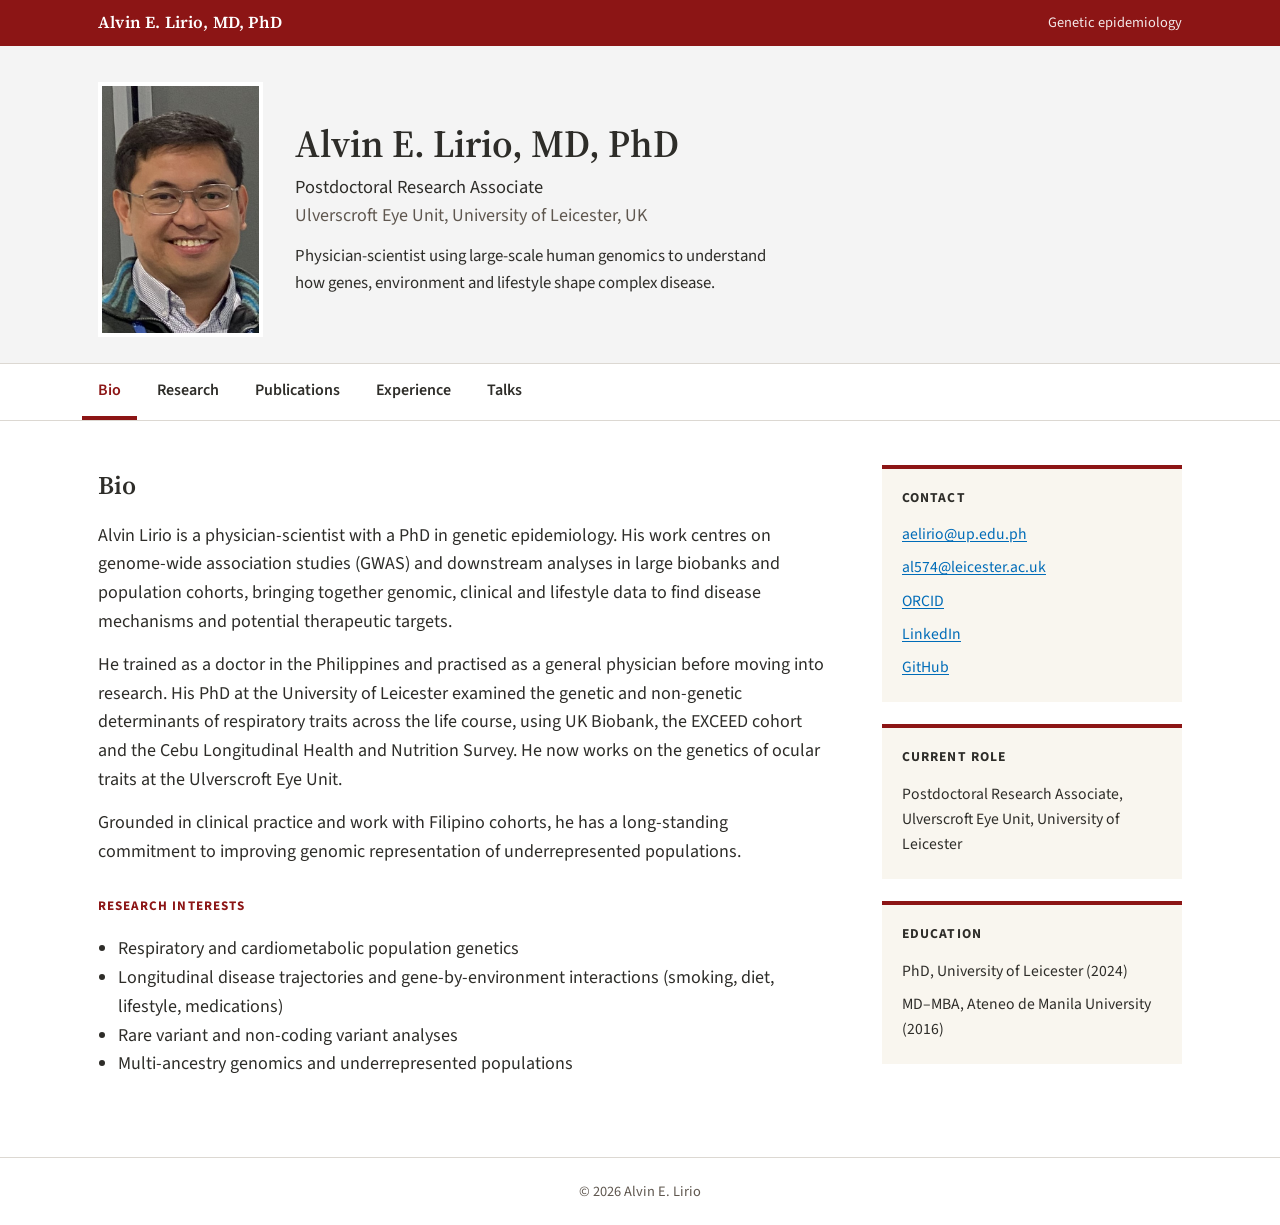
==== index.html @ c16a3bca "Add files via upload" ====
<!DOCTYPE html>
<html lang="en">
<head>
<meta charset="utf-8">
<meta name="viewport" content="width=device-width, initial-scale=1">
<title>Alvin E. Lirio, MD, PhD · Profile</title>
<meta name="description" content="Alvin E. Lirio, MD, PhD. Physician-scientist in genetic epidemiology: respiratory, cardiometabolic and ocular traits.">
<link rel="preconnect" href="https://fonts.googleapis.com">
<link rel="preconnect" href="https://fonts.gstatic.com" crossorigin>
<link href="https://fonts.googleapis.com/css2?family=Source+Sans+3:ital,wght@0,400;0,600;0,700;1,400&family=Source+Serif+4:opsz,wght@8..60,600&display=swap" rel="stylesheet">
<style>
:root{--red:#8c1515; --red-dark:#6f1010; --ink:#2e2d29; --muted:#5f574f; --line:#dcd8d2; --band:#f4f4f4; --fog:#f9f6ef}
*{box-sizing:border-box}
body{margin:0; font-family:"Source Sans 3",system-ui,-apple-system,"Segoe UI",sans-serif; color:var(--ink); background:#fff; font-size:18px; line-height:1.6}
a{color:#006cb8; text-underline-offset:2px}
a:hover{color:var(--red)}
.w{max-width:1140px; margin:0 auto; padding:0 28px}

.brandbar{background:var(--red); color:#fff}
.brandbar .w{height:46px; display:flex; align-items:center; justify-content:space-between}
.brandbar b{font-family:"Source Serif 4",Georgia,serif; font-weight:600; font-size:1.05rem; letter-spacing:.01em}
.brandbar span{font-size:.9rem; opacity:.9}

.head{background:var(--band); border-bottom:1px solid var(--line); padding:36px 0 0}
.head .w{display:flex; gap:32px; align-items:center}
.photo{flex:0 0 165px; width:165px; height:255px; background:#e3dfd8; border:4px solid #fff; display:flex; align-items:center; justify-content:center; font-family:"Source Serif 4",serif; font-size:3rem; color:var(--red); margin-bottom:26px; overflow:hidden}
.photo img{width:100%; height:100%; object-fit:cover; object-position:50% 0%}
.who{padding-bottom:26px}
.who h1{font-family:"Source Serif 4",Georgia,serif; font-weight:600; font-size:2.4rem; line-height:1.15; margin:0 0 6px}
.who .t1{font-size:1.15rem; margin:0}
.who .t2{color:var(--muted); margin:0 0 12px}
.who .blurb{font-size:1.05rem; max-width:62ch; margin:0}

.tabs{border-bottom:1px solid var(--line); background:#fff; position:sticky; top:0; z-index:2}
.tabs .w{display:flex; gap:4px; padding-left:12px; overflow-x:auto}
.tabs a{display:block; padding:14px 16px 12px; color:var(--ink); text-decoration:none; font-weight:600; font-size:1rem; border-bottom:4px solid transparent; white-space:nowrap}
.tabs a:hover{color:var(--red)}
.tabs a.on{border-bottom-color:var(--red); color:var(--red)}

.body{display:grid; grid-template-columns:1fr 300px; gap:56px; padding-top:44px; padding-bottom:60px}
.panel{display:block}
.js .panel{display:none}
.js .panel.on{display:block}
.panel h2{font-family:"Source Serif 4",Georgia,serif; font-weight:600; font-size:1.6rem; margin:0 0 16px}
.panel h3{font-size:1.1rem; margin:26px 0 6px; font-weight:700}
.panel p{margin:0 0 14px}
.panel ul{padding-left:20px}
.lbl{font-size:.82rem; font-weight:700; letter-spacing:.08em; text-transform:uppercase; color:var(--red); margin:30px 0 10px}

.item{padding:14px 0; border-bottom:1px solid var(--line)}
.item:last-child{border-bottom:none}
.item h3{margin:0 0 4px}
.item .meta{color:var(--muted); font-size:.95rem}
.pub{padding:12px 0; border-bottom:1px solid var(--line)}
.pub .ti{font-weight:600}
.pub .au, .pub .so{font-size:.97rem}
.pub .so i{color:var(--muted)}
.chip{display:inline-block; font-size:.78rem; font-weight:600; background:var(--fog); border:1px solid var(--line); color:var(--red); padding:0 7px; margin-left:6px; vertical-align:1px}
.row{display:grid; grid-template-columns:130px 1fr; gap:18px; padding:12px 0; border-bottom:1px solid var(--line)}
.row .when{color:var(--muted)}
.row .where{color:var(--muted); font-size:.96rem}

aside .card{border-top:4px solid var(--red); background:var(--fog); padding:18px 20px; margin-bottom:22px}
aside h4{margin:0 0 10px; font-size:.85rem; letter-spacing:.08em; text-transform:uppercase}
aside ul{list-style:none; padding:0; margin:0; font-size:.98rem}
aside li{padding:4px 0}
footer{border-top:1px solid var(--line); color:var(--muted); font-size:.9rem; padding:22px 0; text-align:center}

@media (max-width:880px){
  .head .w{flex-direction:column; align-items:flex-start; gap:16px}
  .photo{width:120px; height:185px; flex-basis:auto; margin-bottom:0; font-size:2.2rem}
  .who h1{font-size:1.9rem}
  .brandbar span{display:none}
  .tabs .w{padding-left:16px}
  .body{grid-template-columns:1fr; gap:24px}
  .row{grid-template-columns:1fr; gap:2px}
}
</style>
<script>document.documentElement.classList.add('js')</script>
</head>
<body>

<div class="brandbar"><div class="w"><b>Alvin E. Lirio, MD, PhD</b><span>Genetic epidemiology</span></div></div>

<header class="head">
  <div class="w">
    <div class="photo"><img src="photo.jpg" alt="Alvin Lirio"></div>
    <div class="who">
      <h1>Alvin E. Lirio, MD, PhD</h1>
      <p class="t1">Postdoctoral Research Associate</p>
      <p class="t2">Ulverscroft Eye Unit, University of Leicester, UK</p>
      <p class="blurb">Physician-scientist using large-scale human genomics to understand how genes, environment and lifestyle shape complex disease.</p>
    </div>
  </div>
</header>

<nav class="tabs" aria-label="Sections">
  <div class="w">
    <a href="#bio" class="on">Bio</a>
    <a href="#research">Research</a>
    <a href="#publications">Publications</a>
    <a href="#experience">Experience</a>
    <a href="#talks">Talks</a>
  </div>
</nav>

<div class="w body">
  <main>
    <section class="panel on" id="bio">
      <h2>Bio</h2>
      <p>Alvin Lirio is a physician-scientist with a PhD in genetic epidemiology. His work centres on genome-wide association studies (GWAS) and downstream analyses in large biobanks and population cohorts, bringing together genomic, clinical and lifestyle data to find disease mechanisms and potential therapeutic targets.</p>
      <p>He trained as a doctor in the Philippines and practised as a general physician before moving into research. His PhD at the University of Leicester examined the genetic and non-genetic determinants of respiratory traits across the life course, using UK Biobank, the EXCEED cohort and the Cebu Longitudinal Health and Nutrition Survey. He now works on the genetics of ocular traits at the Ulverscroft Eye Unit.</p>
      <p>Grounded in clinical practice and work with Filipino cohorts, he has a long-standing commitment to improving genomic representation of underrepresented populations.</p>
      <div class="lbl">Research interests</div>
      <ul>
        <li>Respiratory and cardiometabolic population genetics</li>
        <li>Longitudinal disease trajectories and gene-by-environment interactions (smoking, diet, lifestyle, medications)</li>
        <li>Rare variant and non-coding variant analyses</li>
        <li>Multi-ancestry genomics and underrepresented populations</li>
      </ul>
    </section>

    <section class="panel" id="research">
      <h2>Research and scholarship</h2>
      <div class="item"><h3>Longitudinal lung function decline in COPD</h3><p>A GWAS of FEV<sub>1</sub> decline in people with COPD in UK Biobank, using linked electronic health records and conditional linear mixed models to capture lung function trajectories.</p><div class="meta">ATS 2025 oral presentation · Manuscript under review</div></div>
      <div class="item"><h3>Preserved ratio impaired spirometry (PRISm)</h3><p>A genome-wide association study of PRISm, drawing on the EXCEED cohort, as part of his PhD.</p><div class="meta">European Respiratory Journal, 2023</div></div>
      <div class="item"><h3>Asthma genetics in a Filipino cohort</h3><p>A candidate-variant association study of self-reported asthma in mothers of the Cebu Longitudinal Health and Nutrition Survey, one of Southeast Asia's longest-running population cohorts.</p><div class="meta">BMC Genomic Data, 2026</div></div>
      <div class="item"><h3>Genetics of the fovea and photoreceptors</h3><p>Genome-scale analyses of retinal traits in UK Biobank, including foveal development and a GWAS of sub-foveal outer segment thickness in about 54,000 participants using OCT-derived phenotypes.</p><div class="meta">IOVS 2025 · medRxiv 2025, 2026 · ARVO and UK-EGG 2026</div></div>
      <div class="item"><h3>Type 2 diabetes in Filipinos</h3><p>A UCSF collaboration at the Institute of Human Genetics, NIH Philippines, on genetic, epigenetic and metagenomic determinants of type 2 diabetes.</p><div class="meta">Human Molecular Genetics, 2019</div></div>
      <div class="lbl">Methods and tools</div>
      <p>GWAS and post-GWAS analysis, fine-mapping, LD-score regression, genetic risk scores, functional mapping, linear and logistic regression, conditional linear mixed models. R, PLINK, REGENIE, STATA, Linux and HPC environments. UK Biobank, EXCEED, CLHNS and electronic health records.</p>
    </section>

    <section class="panel" id="publications">
      <h2>Publications</h2>
      <div class="lbl">Journal articles</div>
      <div class="pub"><div class="ti">A candidate-variant association study of self-reported asthma in mothers of the Cebu Longitudinal Health and Nutrition Survey (CLHNS) cohort</div><div class="au"><b>Lirio A</b>, et al.</div><div class="so"><i>BMC Genomic Data</i>, 2026 · <a href="https://doi.org/10.1186/s12863-026-01419-5" target="_blank" rel="noopener">DOI</a></div></div>
      <div class="pub"><div class="ti">Genome-wide insights into the genes and pathways shaping human foveal development and the genetic landscape of foveal hypoplasia</div><div class="au">Hunt C, Yoon H-J, <b>Lirio A</b>, et al.</div><div class="so"><i>Investigative Ophthalmology &amp; Visual Science</i> 66(12):22, 2025 · <a href="https://doi.org/10.1167/iovs.66.12.22" target="_blank" rel="noopener">DOI</a> · <a href="https://doi.org/10.1101/2025.06.18.25329836" target="_blank" rel="noopener">medRxiv preprint</a></div></div>
      <div class="pub"><div class="ti">Genome-wide association study of preserved ratio impaired spirometry (PRISm)</div><div class="au">Higbee D, <b>Lirio A</b>, Hamilton F, et al.</div><div class="so"><i>European Respiratory Journal</i>, 2023 · <a href="https://doi.org/10.1183/13993003.00337-2023" target="_blank" rel="noopener">DOI</a></div></div>
      <div class="pub"><div class="ti">Methylation changes in peripheral blood of Filipinos with type 2 diabetes suggest spurious transcription initiation at TXNIP</div><div class="au">Albao D, Cutiongco-de la Paz EM, Mercado ME, <b>Lirio A</b>, et al.</div><div class="so"><i>Human Molecular Genetics</i> 28(24):4208–4218, 2019 · <a href="https://doi.org/10.1093/hmg/ddz262" target="_blank" rel="noopener">DOI</a></div></div>
      <div class="lbl">Preprints and under review</div>
      <div class="pub"><div class="ti">Genome-wide association and multi-omics functional screens reveal the genetic architecture of foveal development<span class="chip">Preprint</span></div><div class="au">Hunt C, Patil M, Syed H, … <b>Lirio A</b>, … Batini C, Thomas MG</div><div class="so"><i>medRxiv</i>, 2026 · <a href="https://doi.org/10.64898/2026.06.11.26355452" target="_blank" rel="noopener">DOI</a></div></div>
      <div class="pub"><div class="ti">A genome-wide association study of change in longitudinal FEV<sub>1</sub> in chronic obstructive pulmonary disease<span class="chip">Under review</span></div><div class="au"><b>Lirio A</b>, et al.</div><div class="so"><i>International Journal of Chronic Obstructive Pulmonary Disease</i></div></div>
      <div class="lbl">Conference abstracts</div>
      <div class="pub"><div class="ti">Genome-wide association study of longitudinal FEV<sub>1</sub> decline in COPD<span class="chip">Oral presentation</span></div><div class="au">American Thoracic Society International Conference, San Francisco, 2025</div><div class="so"><i>American Journal of Respiratory and Critical Care Medicine</i> 211:A2858, 2025 · <a href="https://doi.org/10.1164/ajrccm.2025.211.Abstracts.A2858" target="_blank" rel="noopener">DOI</a></div></div>
    </section>

    <section class="panel" id="experience">
      <h2>Experience</h2>
      <div class="lbl">Positions</div>
      <div class="row"><div class="when">2024 – present</div><div><b>Postdoctoral Research Associate</b><div class="where">Ulverscroft Eye Unit, University of Leicester, UK</div></div></div>
      <div class="row"><div class="when">2020 – 2021</div><div><b>Teaching Assistant</b>, Population and Social Sciences<div class="where">MB ChB, University of Leicester</div></div></div>
      <div class="row"><div class="when">2017 – 2020</div><div><b>Research Associate</b><div class="where">Institute of Human Genetics, National Institutes of Health, Philippines</div></div></div>
      <div class="row"><div class="when">2017 – 2020</div><div><b>General Physician</b><div class="where">Clinical practice, Philippines</div></div></div>
      <div class="lbl">Education and training</div>
      <div class="row"><div class="when">2024</div><div><b>PhD, Genetic Epidemiology</b><div class="where">University of Leicester, UK</div></div></div>
      <div class="row"><div class="when">2019</div><div><b>Graduate Certificate, Advanced Training in Clinical Research</b><div class="where">University of California, San Francisco</div></div></div>
      <div class="row"><div class="when">2016</div><div><b>Doctor of Medicine and Master of Business Administration (MD–MBA)</b><div class="where">Ateneo de Manila University School of Medicine and Public Health</div></div></div>
      <div class="row"><div class="when">2010</div><div><b>BS Biology</b><div class="where">University of the Philippines Los Baños</div></div></div>
      <div class="lbl">Licensure</div>
      <p>Licensed physician, Professional Regulation Commission, Philippines</p>
    </section>

    <section class="panel" id="talks">
      <h2>Talks and presentations</h2>
      <div class="row"><div class="when">Jun 2026</div><div><b>Poster</b>, UK Eye Genetics Group Annual Conference, Leicester, UK<div class="where"><i>Genome-wide association of sub-foveal outer segment thickness</i> · <a href="lirio-ukegg-2026-poster.pdf" target="_blank">View poster (PDF)</a></div></div></div>
      <div class="row"><div class="when">May 2026</div><div><b>Poster</b>, Association for Research in Vision and Ophthalmology (ARVO) Annual Meeting, Denver, USA<div class="where"><i>Genome-wide association of sub-foveal outer segment thickness</i> · <a href="lirio-arvo-2026-poster.pdf" target="_blank">View poster (PDF)</a></div></div></div>
      <div class="row"><div class="when">May 2025</div><div><b>Oral presentation</b>, American Thoracic Society International Conference, San Francisco, USA<div class="where"><i>Genome-wide association study of longitudinal FEV<sub>1</sub> decline in COPD</i> · <a href="https://doi.org/10.1164/ajrccm.2025.211.Abstracts.A2858" target="_blank" rel="noopener">Abstract</a></div></div></div>
      <div class="row"><div class="when">Nov 2023</div><div><b>Poster</b>, Respiratory Genomics Conference, Nottingham, UK<div class="where"><i>A candidate-variant association study of self-reported asthma in mothers of the Cebu Longitudinal Health and Nutrition Survey (CLHNS) cohort</i> · <a href="lirio-respgenomics-2023-poster.pdf" target="_blank">View poster (PDF)</a></div></div></div>
      <div class="row"><div class="when">Sep 2022</div><div><b>Poster</b>, International Genetic Epidemiology Society Meeting, Paris, France<div class="where"><i>Genetic analysis of Preserved Ratio Impaired Spirometry using a population-based cohort</i> · <a href="lirio-iges-2022-poster.pdf" target="_blank">View poster (PDF)</a></div></div></div>
      <div class="lbl">Honours and awards</div>
      <ul>
        <li>Wellcome Genome Campus course grant: Genetic Analysis of Population-based Studies</li>
        <li>Philippine Genome Center Bioinformatics Training and Internship Program grant</li>
        <li>Phi Sigma Biological Sciences Honor Society, University of the Philippines</li>
      </ul>
    </section>
  </main>

  <aside>
    <div class="card">
      <h4>Contact</h4>
      <ul>
        <li><a href="mailto:aelirio@up.edu.ph">aelirio@up.edu.ph</a></li>
        <li><a href="mailto:al574@leicester.ac.uk">al574@leicester.ac.uk</a></li>
        <li><a href="https://orcid.org/0009-0009-5490-6012" target="_blank" rel="noopener">ORCID</a></li>
        <li><a href="https://www.linkedin.com/in/alvin-lirio-76a48449" target="_blank" rel="noopener">LinkedIn</a></li>
        <li><a href="https://github.com/ael16" target="_blank" rel="noopener">GitHub</a></li>
      </ul>
    </div>
    <div class="card">
      <h4>Current role</h4>
      <ul><li>Postdoctoral Research Associate, Ulverscroft Eye Unit, University of Leicester</li></ul>
    </div>
    <div class="card">
      <h4>Education</h4>
      <ul>
        <li>PhD, University of Leicester (2024)</li>
        <li>MD–MBA, Ateneo de Manila University (2016)</li>
      </ul>
    </div>
  </aside>
</div>

<footer>© 2026 Alvin E. Lirio</footer>

<script>
(function(){
  var tabs=[].slice.call(document.querySelectorAll('.tabs a'));
  var panels=[].slice.call(document.querySelectorAll('.panel'));
  function show(id){
    if(!document.getElementById(id)) id='bio';
    tabs.forEach(function(t){t.classList.toggle('on',t.getAttribute('href')==='#'+id)});
    panels.forEach(function(p){p.classList.toggle('on',p.id===id)});
  }
  tabs.forEach(function(t){t.addEventListener('click',function(e){
    e.preventDefault(); var id=t.getAttribute('href').slice(1);
    history.replaceState(null,'','#'+id); show(id);
    var nav=document.querySelector('.tabs'); if(window.scrollY>nav.offsetTop) window.scrollTo(0,nav.offsetTop);
  })});
  show((location.hash||'#bio').slice(1));
})();
</script>
</body>
</html>
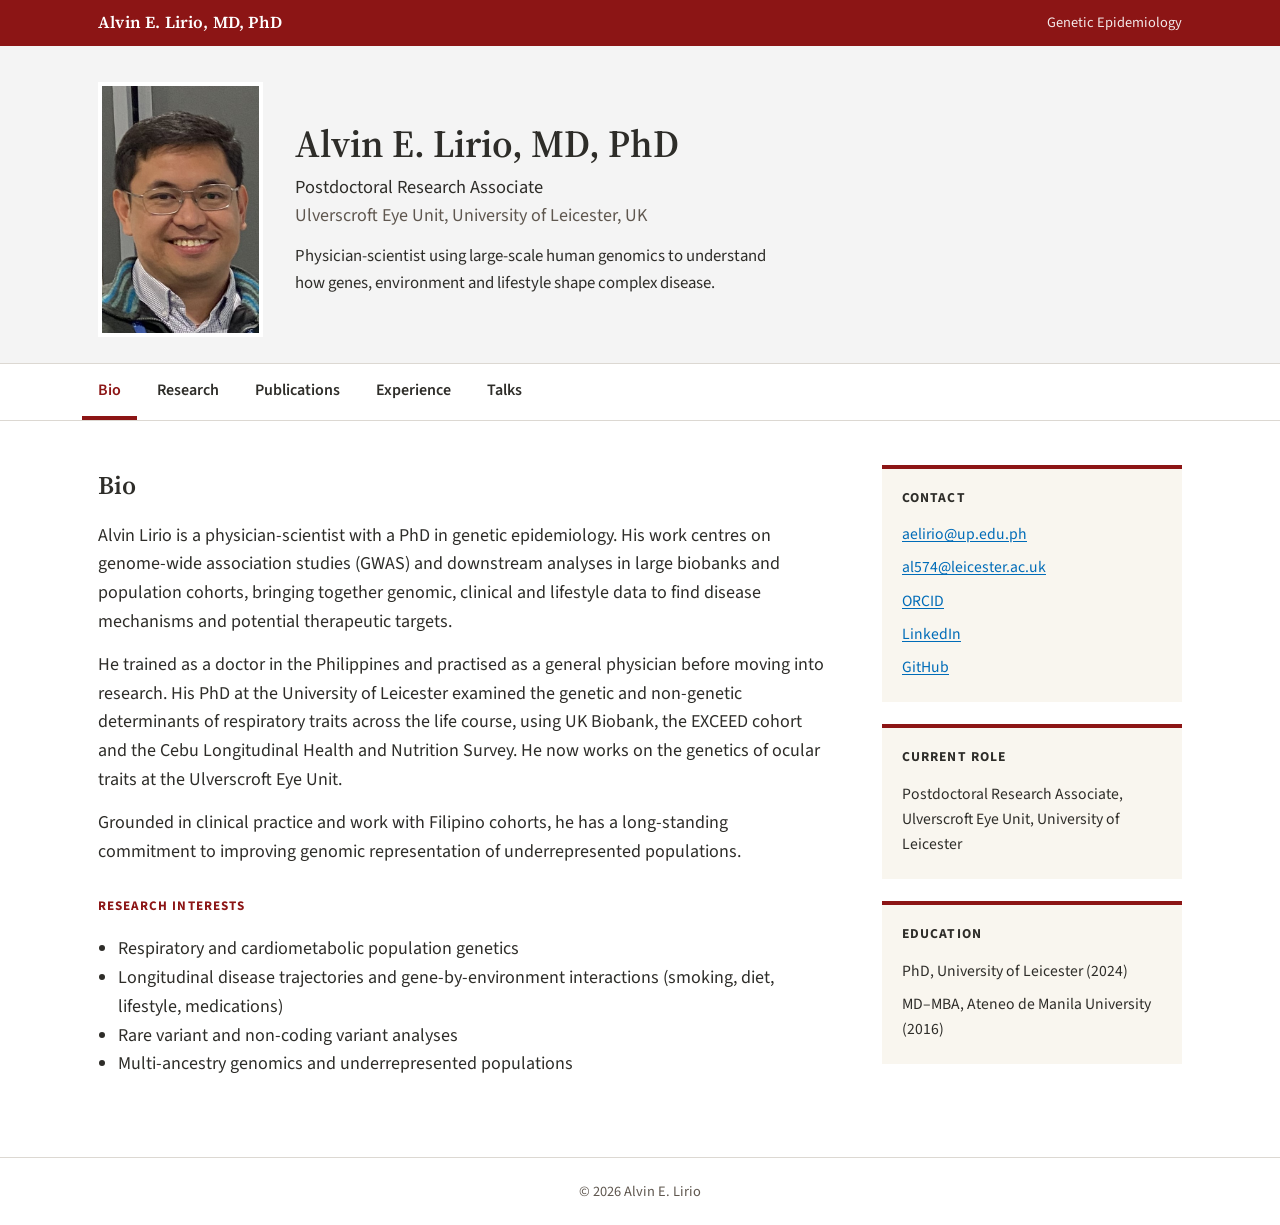
==== commit 878dc160: "Add files via upload" ====
--- a/index.html
+++ b/index.html
@@ -80,7 +80,7 @@
 </head>
 <body>
 
-<div class="brandbar"><div class="w"><b>Alvin E. Lirio, MD, PhD</b><span>Genetic epidemiology</span></div></div>
+<div class="brandbar"><div class="w"><b>Alvin E. Lirio, MD, PhD</b><span>Genetic Epidemiology</span></div></div>
 
 <header class="head">
   <div class="w">
@@ -126,7 +126,7 @@
       <div class="item"><h3>Preserved ratio impaired spirometry (PRISm)</h3><p>A genome-wide association study of PRISm, drawing on the EXCEED cohort, as part of his PhD.</p><div class="meta">European Respiratory Journal, 2023</div></div>
       <div class="item"><h3>Asthma genetics in a Filipino cohort</h3><p>A candidate-variant association study of self-reported asthma in mothers of the Cebu Longitudinal Health and Nutrition Survey, one of Southeast Asia's longest-running population cohorts.</p><div class="meta">BMC Genomic Data, 2026</div></div>
       <div class="item"><h3>Genetics of the fovea and photoreceptors</h3><p>Genome-scale analyses of retinal traits in UK Biobank, including foveal development and a GWAS of sub-foveal outer segment thickness in about 54,000 participants using OCT-derived phenotypes.</p><div class="meta">IOVS 2025 · medRxiv 2025, 2026 · ARVO and UK-EGG 2026</div></div>
-      <div class="item"><h3>Type 2 diabetes in Filipinos</h3><p>A UCSF collaboration at the Institute of Human Genetics, NIH Philippines, on genetic, epigenetic and metagenomic determinants of type 2 diabetes.</p><div class="meta">Human Molecular Genetics, 2019</div></div>
+      <div class="item"><h3>Type 2 diabetes in Filipinos</h3><p>A collaboration with the University of California, San Francisco (UCSF) at the Institute of Human Genetics, NIH Philippines, on genetic, epigenetic and metagenomic determinants of type 2 diabetes.</p><div class="meta">Human Molecular Genetics, 2019</div></div>
       <div class="lbl">Methods and tools</div>
       <p>GWAS and post-GWAS analysis, fine-mapping, LD-score regression, genetic risk scores, functional mapping, linear and logistic regression, conditional linear mixed models. R, PLINK, REGENIE, STATA, Linux and HPC environments. UK Biobank, EXCEED, CLHNS and electronic health records.</p>
     </section>
@@ -153,10 +153,10 @@
       <div class="row"><div class="when">2017 – 2020</div><div><b>Research Associate</b><div class="where">Institute of Human Genetics, National Institutes of Health, Philippines</div></div></div>
       <div class="row"><div class="when">2017 – 2020</div><div><b>General Physician</b><div class="where">Clinical practice, Philippines</div></div></div>
       <div class="lbl">Education and training</div>
-      <div class="row"><div class="when">2024</div><div><b>PhD, Genetic Epidemiology</b><div class="where">University of Leicester, UK</div></div></div>
-      <div class="row"><div class="when">2019</div><div><b>Graduate Certificate, Advanced Training in Clinical Research</b><div class="where">University of California, San Francisco</div></div></div>
-      <div class="row"><div class="when">2016</div><div><b>Doctor of Medicine and Master of Business Administration (MD–MBA)</b><div class="where">Ateneo de Manila University School of Medicine and Public Health</div></div></div>
-      <div class="row"><div class="when">2010</div><div><b>BS Biology</b><div class="where">University of the Philippines Los Baños</div></div></div>
+      <div class="row"><div class="when">2020 – 2024</div><div><b>PhD in Genetic Epidemiology</b><div class="where">University of Leicester, UK</div></div></div>
+      <div class="row"><div class="when">2018 – 2019</div><div><b>Graduate Certificate, Advanced Training in Clinical Research</b><div class="where">University of California, San Francisco</div></div></div>
+      <div class="row"><div class="when">2011 – 2016</div><div><b>Doctor of Medicine and Master of Business Administration (MD–MBA)</b><div class="where">Ateneo de Manila University School of Medicine and Public Health</div></div></div>
+      <div class="row"><div class="when">2006 – 2010</div><div><b>Bachelor of Science in Biology</b><div class="where">University of the Philippines Los Baños</div></div></div>
       <div class="lbl">Licensure</div>
       <p>Licensed physician, Professional Regulation Commission, Philippines</p>
     </section>
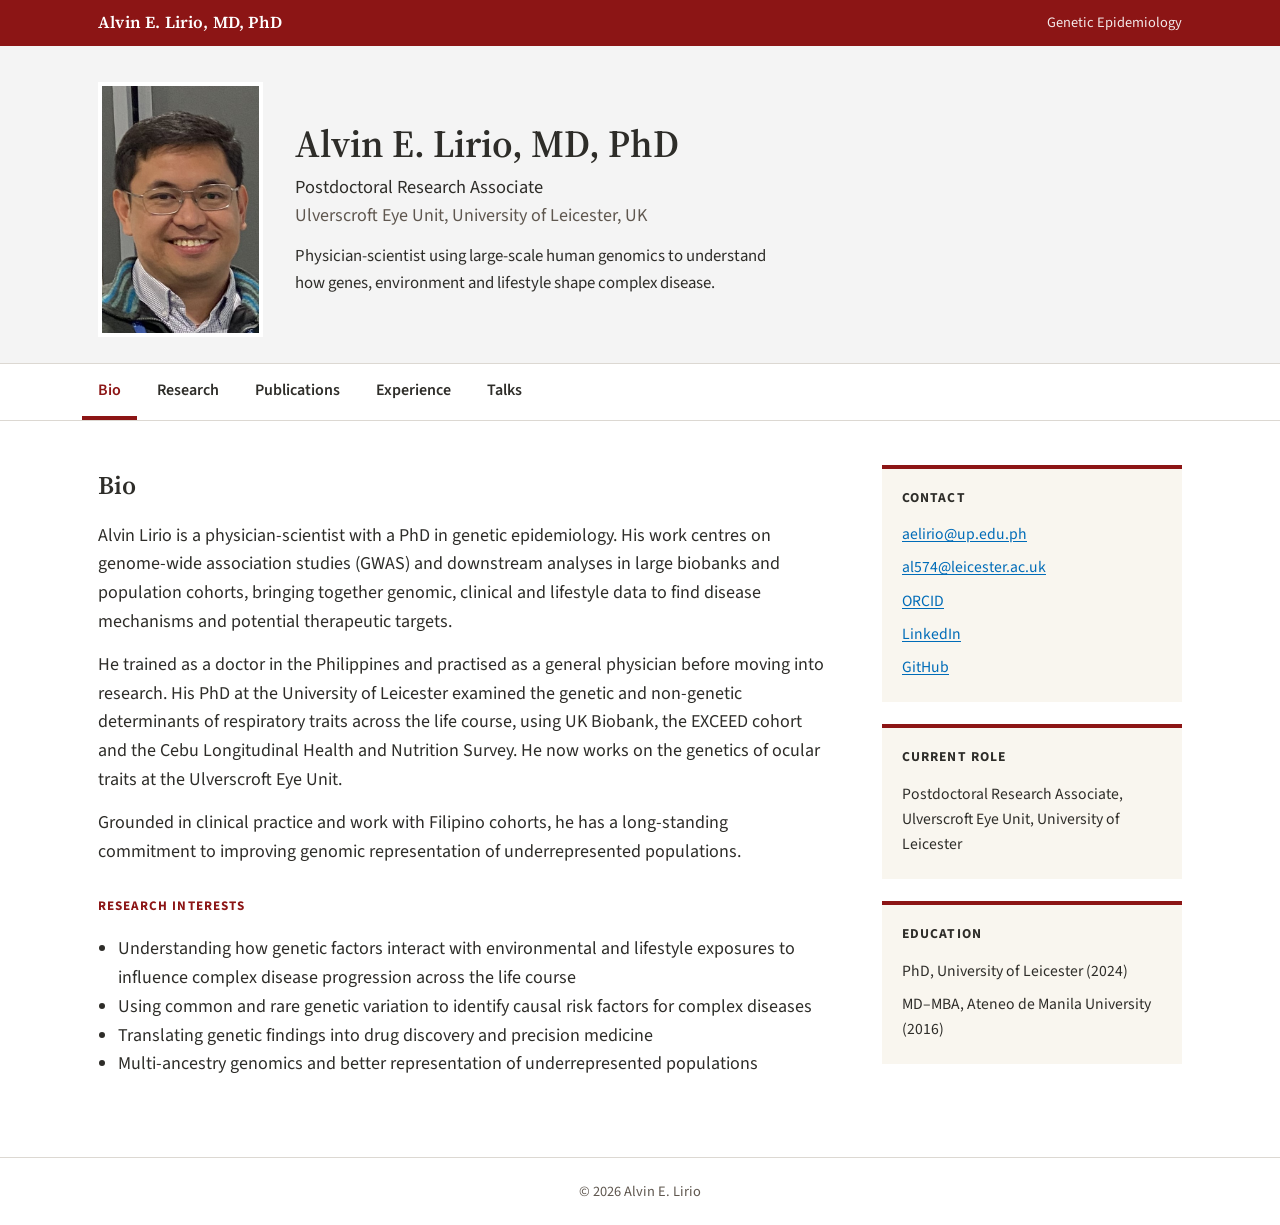
==== commit 6e728d40: "Add files via upload" ====
--- a/index.html
+++ b/index.html
@@ -113,22 +113,22 @@
       <p>Grounded in clinical practice and work with Filipino cohorts, he has a long-standing commitment to improving genomic representation of underrepresented populations.</p>
       <div class="lbl">Research interests</div>
       <ul>
-        <li>Respiratory and cardiometabolic population genetics</li>
-        <li>Longitudinal disease trajectories and gene-by-environment interactions (smoking, diet, lifestyle, medications)</li>
-        <li>Rare variant and non-coding variant analyses</li>
-        <li>Multi-ancestry genomics and underrepresented populations</li>
+        <li>Understanding how genetic factors interact with environmental and lifestyle exposures to influence complex disease progression across the life course</li>
+        <li>Using common and rare genetic variation to identify causal risk factors for complex diseases</li>
+        <li>Translating genetic findings into drug discovery and precision medicine</li>
+        <li>Multi-ancestry genomics and better representation of underrepresented populations</li>
       </ul>
     </section>
 
     <section class="panel" id="research">
       <h2>Research and scholarship</h2>
-      <div class="item"><h3>Longitudinal lung function decline in COPD</h3><p>A GWAS of FEV<sub>1</sub> decline in people with COPD in UK Biobank, using linked electronic health records and conditional linear mixed models to capture lung function trajectories.</p><div class="meta">ATS 2025 oral presentation · Manuscript under review</div></div>
-      <div class="item"><h3>Preserved ratio impaired spirometry (PRISm)</h3><p>A genome-wide association study of PRISm, drawing on the EXCEED cohort, as part of his PhD.</p><div class="meta">European Respiratory Journal, 2023</div></div>
-      <div class="item"><h3>Asthma genetics in a Filipino cohort</h3><p>A candidate-variant association study of self-reported asthma in mothers of the Cebu Longitudinal Health and Nutrition Survey, one of Southeast Asia's longest-running population cohorts.</p><div class="meta">BMC Genomic Data, 2026</div></div>
-      <div class="item"><h3>Genetics of the fovea and photoreceptors</h3><p>Genome-scale analyses of retinal traits in UK Biobank, including foveal development and a GWAS of sub-foveal outer segment thickness in about 54,000 participants using OCT-derived phenotypes.</p><div class="meta">IOVS 2025 · medRxiv 2025, 2026 · ARVO and UK-EGG 2026</div></div>
-      <div class="item"><h3>Type 2 diabetes in Filipinos</h3><p>A collaboration with the University of California, San Francisco (UCSF) at the Institute of Human Genetics, NIH Philippines, on genetic, epigenetic and metagenomic determinants of type 2 diabetes.</p><div class="meta">Human Molecular Genetics, 2019</div></div>
+      <div class="item"><h3>Longitudinal lung function decline in COPD</h3><p>A genome-wide association study of longitudinal FEV<sub>1</sub> change in 5,341 UK Biobank participants with COPD, using spirometry from electronic health records and finding suggestive signals including <i>PIK3C3</i>, a PI3K-Akt pathway gene linked to inflammation in COPD.</p><div class="meta">ATS 2025 oral presentation · Research article, <i>International Journal of COPD</i> (under review)</div></div>
+      <div class="item"><h3>Preserved ratio impaired spirometry (PRISm)</h3><p>A genome-wide association study of PRISm in UK Biobank, with replication in the EXCEED cohort, exploring the genetic basis of this under-recognised spirometric pattern and its genetic correlation with other respiratory traits.</p><div class="meta">European Respiratory Journal, 2023</div></div>
+      <div class="item"><h3>Asthma genetics in a Filipino cohort</h3><p>A candidate-variant association study of self-reported asthma in mothers of the Cebu Longitudinal Health and Nutrition Survey (CLHNS), testing 27 known asthma variants in a Filipino population and finding an association at <i>SMAD3</i>, a TGF-β pathway gene linked to airway remodelling.</p><div class="meta">BMC Genomic Data, 2026</div></div>
+      <div class="item"><h3>Genetics of the fovea and photoreceptors</h3><p>A genome-wide association study of sub-foveal photoreceptor outer segment thickness in 54,042 UK Biobank participants using OCT imaging, implicating genes in photoreceptor development and the retinoid cycle, alongside contributions to studies of foveal pit depth and foveal hypoplasia.</p><div class="meta">IOVS 2025 · medRxiv 2025, 2026 · ARVO and UK-EGG 2026</div></div>
+      <div class="item"><h3>Type 2 diabetes in Filipinos</h3><p>A collaboration with the University of California, San Francisco (UCSF) on the genetic, epigenetic and metagenomic determinants of type 2 diabetes in Filipinos, contributing to a study of DNA methylation changes at <i>TXNIP</i>.</p><div class="meta">Human Molecular Genetics, 2019</div></div>
       <div class="lbl">Methods and tools</div>
-      <p>GWAS and post-GWAS analysis, fine-mapping, LD-score regression, genetic risk scores, functional mapping, linear and logistic regression, conditional linear mixed models. R, PLINK, REGENIE, STATA, Linux and HPC environments. UK Biobank, EXCEED, CLHNS and electronic health records.</p>
+      <p>GWAS and post-GWAS analysis, fine-mapping, LD-score regression, genetic risk scores, functional mapping, rare and non-coding variant analysis, Mendelian randomisation, gene-by-environment interaction analysis, linear and logistic regression, conditional linear mixed models. R, PLINK, REGENIE, STATA, Linux and HPC environments. UK Biobank, EXCEED, CLHNS and electronic health records.</p>
     </section>
 
     <section class="panel" id="publications">
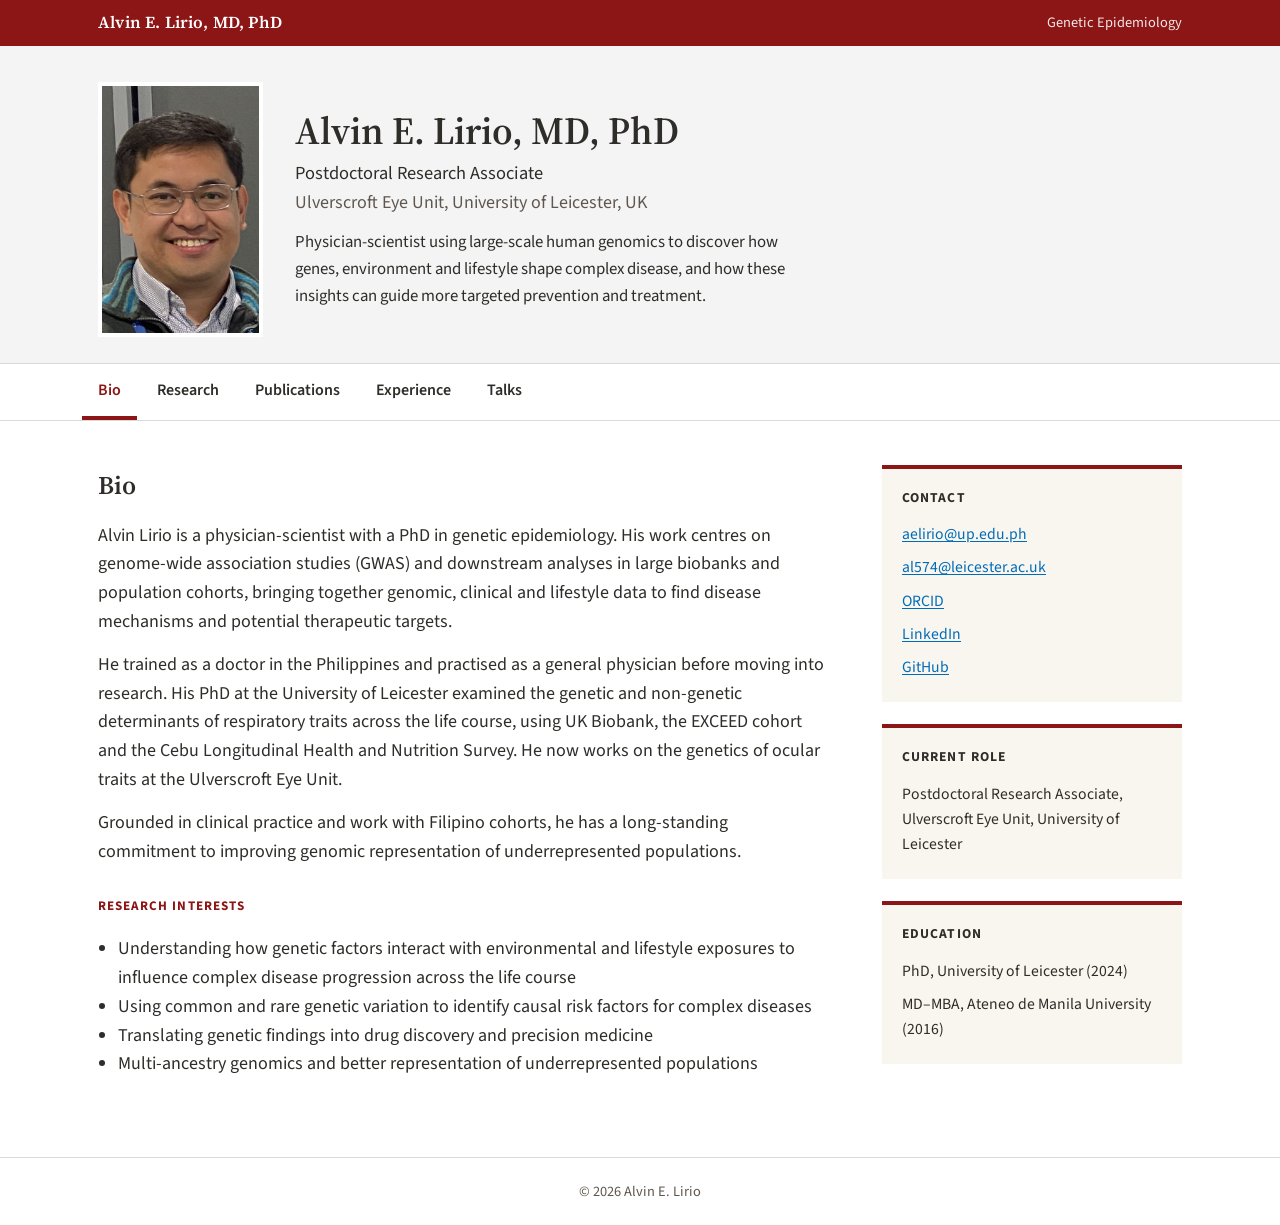
==== commit 53624f73: "Add files via upload" ====
--- a/index.html
+++ b/index.html
@@ -89,7 +89,7 @@
       <h1>Alvin E. Lirio, MD, PhD</h1>
       <p class="t1">Postdoctoral Research Associate</p>
       <p class="t2">Ulverscroft Eye Unit, University of Leicester, UK</p>
-      <p class="blurb">Physician-scientist using large-scale human genomics to understand how genes, environment and lifestyle shape complex disease.</p>
+      <p class="blurb">Physician-scientist using large-scale human genomics to discover how genes, environment and lifestyle shape complex disease, and how these insights can guide more targeted prevention and treatment.</p>
     </div>
   </div>
 </header>
@@ -153,10 +153,10 @@
       <div class="row"><div class="when">2017 – 2020</div><div><b>Research Associate</b><div class="where">Institute of Human Genetics, National Institutes of Health, Philippines</div></div></div>
       <div class="row"><div class="when">2017 – 2020</div><div><b>General Physician</b><div class="where">Clinical practice, Philippines</div></div></div>
       <div class="lbl">Education and training</div>
-      <div class="row"><div class="when">2020 – 2024</div><div><b>PhD in Genetic Epidemiology</b><div class="where">University of Leicester, UK</div></div></div>
-      <div class="row"><div class="when">2018 – 2019</div><div><b>Graduate Certificate, Advanced Training in Clinical Research</b><div class="where">University of California, San Francisco</div></div></div>
-      <div class="row"><div class="when">2011 – 2016</div><div><b>Doctor of Medicine and Master of Business Administration (MD–MBA)</b><div class="where">Ateneo de Manila University School of Medicine and Public Health</div></div></div>
-      <div class="row"><div class="when">2006 – 2010</div><div><b>Bachelor of Science in Biology</b><div class="where">University of the Philippines Los Baños</div></div></div>
+      <div class="row"><div class="when">2020 – 2024</div><div><b>PhD in Genetic Epidemiology</b><div class="where">University of Leicester, United Kingdom</div></div></div>
+      <div class="row"><div class="when">2018 – 2019</div><div><b>Graduate Certificate, Advanced Training in Clinical Research</b><div class="where">University of California, San Francisco, United States of America</div></div></div>
+      <div class="row"><div class="when">2011 – 2016</div><div><b>Doctor of Medicine and Master of Business Administration (MD–MBA)</b><div class="where">Ateneo de Manila University School of Medicine and Public Health, Philippines</div></div></div>
+      <div class="row"><div class="when">2006 – 2010</div><div><b>Bachelor of Science in Biology (Major in Wildlife Biology)</b><div class="where">University of the Philippines Los Baños, Philippines</div></div></div>
       <div class="lbl">Licensure</div>
       <p>Licensed physician, Professional Regulation Commission, Philippines</p>
     </section>
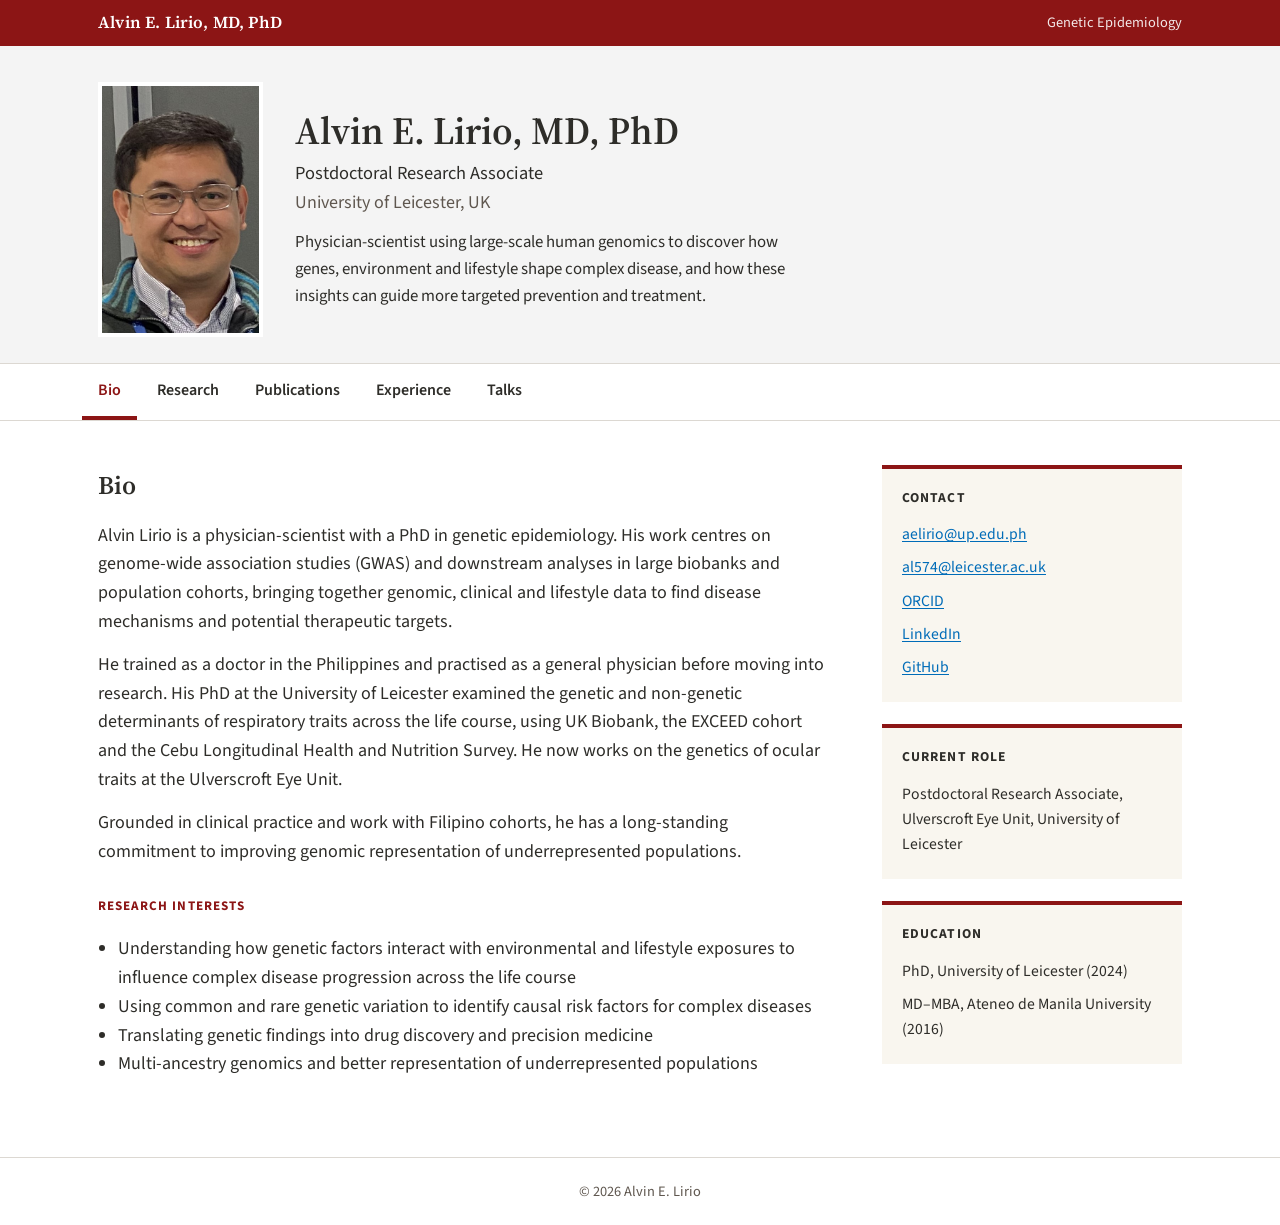
==== commit f959bd85: "Add files via upload" ====
--- a/index.html
+++ b/index.html
@@ -88,7 +88,7 @@
     <div class="who">
       <h1>Alvin E. Lirio, MD, PhD</h1>
       <p class="t1">Postdoctoral Research Associate</p>
-      <p class="t2">Ulverscroft Eye Unit, University of Leicester, UK</p>
+      <p class="t2">University of Leicester, UK</p>
       <p class="blurb">Physician-scientist using large-scale human genomics to discover how genes, environment and lifestyle shape complex disease, and how these insights can guide more targeted prevention and treatment.</p>
     </div>
   </div>
@@ -128,7 +128,7 @@
       <div class="item"><h3>Genetics of the fovea and photoreceptors</h3><p>A genome-wide association study of sub-foveal photoreceptor outer segment thickness in 54,042 UK Biobank participants using OCT imaging, implicating genes in photoreceptor development and the retinoid cycle, alongside contributions to studies of foveal pit depth and foveal hypoplasia.</p><div class="meta">IOVS 2025 · medRxiv 2025, 2026 · ARVO and UK-EGG 2026</div></div>
       <div class="item"><h3>Type 2 diabetes in Filipinos</h3><p>A collaboration with the University of California, San Francisco (UCSF) on the genetic, epigenetic and metagenomic determinants of type 2 diabetes in Filipinos, contributing to a study of DNA methylation changes at <i>TXNIP</i>.</p><div class="meta">Human Molecular Genetics, 2019</div></div>
       <div class="lbl">Methods and tools</div>
-      <p>GWAS and post-GWAS analysis, fine-mapping, LD-score regression, genetic risk scores, functional mapping, rare and non-coding variant analysis, Mendelian randomisation, gene-by-environment interaction analysis, linear and logistic regression, conditional linear mixed models. R, PLINK, REGENIE, STATA, Linux and HPC environments. UK Biobank, EXCEED, CLHNS and electronic health records.</p>
+      <p>GWAS and post-GWAS analysis, fine-mapping, LD-score regression, genetic risk scores, functional mapping, linear and logistic regression, conditional linear mixed models. R, PLINK, REGENIE, STATA, Linux and HPC environments. UK Biobank, EXCEED, CLHNS and electronic health records.</p>
     </section>
 
     <section class="panel" id="publications">
@@ -185,7 +185,7 @@
         <li><a href="mailto:al574@leicester.ac.uk">al574@leicester.ac.uk</a></li>
         <li><a href="https://orcid.org/0009-0009-5490-6012" target="_blank" rel="noopener">ORCID</a></li>
         <li><a href="https://www.linkedin.com/in/alvin-lirio-76a48449" target="_blank" rel="noopener">LinkedIn</a></li>
-        <li><a href="https://github.com/ael16" target="_blank" rel="noopener">GitHub</a></li>
+        <li><a href="https://github.com/alvinlirio" target="_blank" rel="noopener">GitHub</a></li>
       </ul>
     </div>
     <div class="card">
